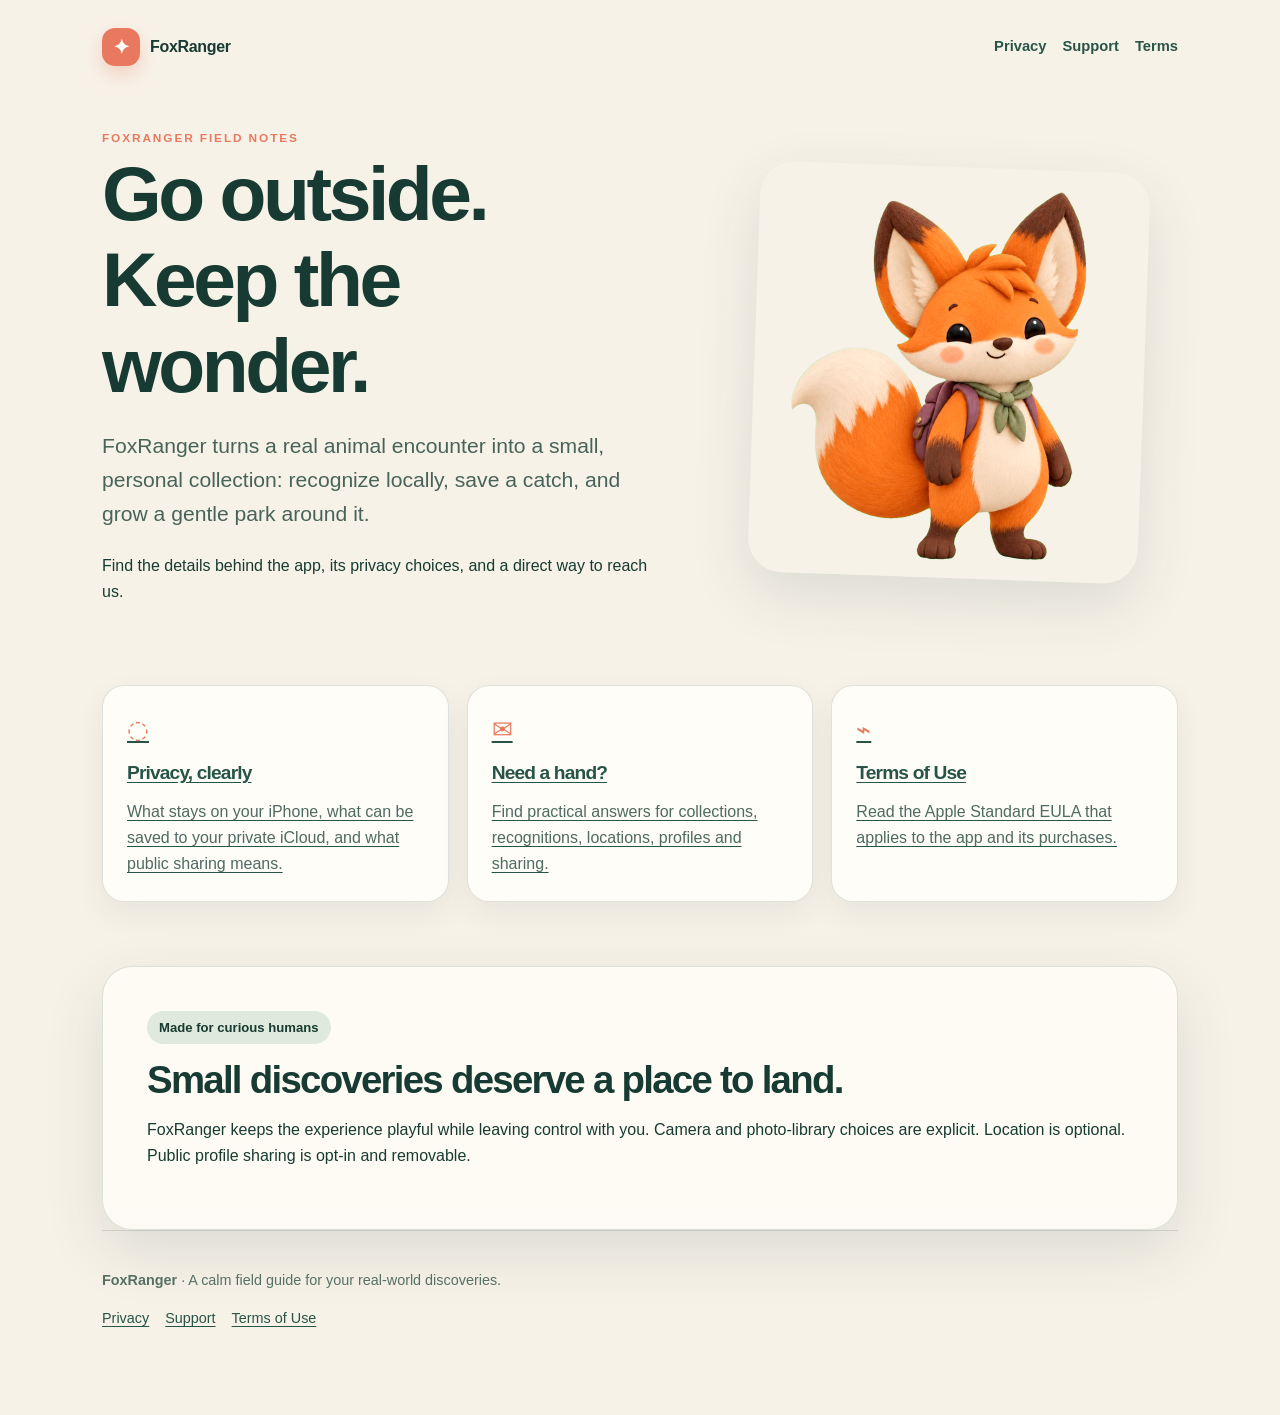
==== index.html @ eff3639e "Publish FoxRanger privacy and support pages" ====
<!doctype html><html lang="en"><head><meta charset="utf-8"><meta name="viewport" content="width=device-width, initial-scale=1"><meta name="description" content="FoxRanger support, privacy and terms."><title>FoxRanger · Support</title><link rel="stylesheet" href="style.css"></head><body><main class="shell"><nav class="nav"><a class="brand" href="index.html"><span class="brand-mark">✦</span><span>FoxRanger</span></a><div class="nav-links"><a href="privacy.html">Privacy</a><a href="support.html">Support</a><a href="terms.html">Terms</a></div></nav><section class="hero"><div><span class="eyebrow">FoxRanger field notes</span><h1>Go outside.<br>Keep the wonder.</h1><p class="lede">FoxRanger turns a real animal encounter into a small, personal collection: recognize locally, save a catch, and grow a gentle park around it.</p><p>Find the details behind the app, its privacy choices, and a direct way to reach us.</p></div><img class="poster" src="fino-poster.png" alt="Fino, the FoxRanger mascot, smiling beside the app logo"></section><div class="grid"><a class="card" href="privacy.html"><div class="icon">◌</div><h3>Privacy, clearly</h3><p>What stays on your iPhone, what can be saved to your private iCloud, and what public sharing means.</p></a><a class="card" href="support.html"><div class="icon">✉</div><h3>Need a hand?</h3><p>Find practical answers for collections, recognitions, locations, profiles and sharing.</p></a><a class="card" href="terms.html"><div class="icon">⌁</div><h3>Terms of Use</h3><p>Read the Apple Standard EULA that applies to the app and its purchases.</p></a></div><section class="panel"><span class="kicker">Made for curious humans</span><h2>Small discoveries deserve a place to land.</h2><p>FoxRanger keeps the experience playful while leaving control with you. Camera and photo-library choices are explicit. Location is optional. Public profile sharing is opt-in and removable.</p></section><footer><p><strong>FoxRanger</strong> · A calm field guide for your real-world discoveries.</p><p><a href="privacy.html">Privacy</a><a href="support.html">Support</a><a href="terms.html">Terms of Use</a></p></footer></main></body></html>
---- style.css ----
:root {
  color-scheme: light;
  --cream: #f7f2e8;
  --paper: #fffdf8;
  --forest: #173b32;
  --forest-soft: #285448;
  --coral: #e8795f;
  --sage: #dfe9dc;
  --line: rgba(23, 59, 50, .14);
  --shadow: 0 22px 60px rgba(23, 59, 50, .12);
  font-family: -apple-system, BlinkMacSystemFont, "SF Pro Rounded", "Avenir Next", sans-serif;
}
* { box-sizing: border-box; }
body { margin: 0; color: var(--forest); background: var(--cream); line-height: 1.62; }
a { color: var(--forest-soft); text-underline-offset: .18em; }
a:hover { color: var(--coral); }
.shell { max-width: 1120px; margin: 0 auto; padding: 28px 22px 70px; }
.nav { display: flex; align-items: center; justify-content: space-between; gap: 20px; margin-bottom: 58px; }
.brand { display: inline-flex; align-items: center; gap: 10px; text-decoration: none; color: var(--forest); font-weight: 850; letter-spacing: -.02em; }
.brand-mark { width: 38px; height: 38px; border-radius: 13px; background: var(--coral); display: grid; place-items: center; color: white; font-size: 20px; box-shadow: 0 8px 18px rgba(232,121,95,.28); }
.nav-links { display: flex; flex-wrap: wrap; gap: 16px; font-size: .92rem; font-weight: 700; }
.nav-links a { text-decoration: none; }
.hero { display: grid; grid-template-columns: 1.1fr .9fr; align-items: center; gap: 60px; margin-bottom: 64px; }
.eyebrow { color: var(--coral); text-transform: uppercase; letter-spacing: .16em; font-weight: 850; font-size: .74rem; }
h1, h2, h3 { line-height: 1.12; letter-spacing: -.045em; margin: 0 0 16px; }
h1 { font-size: clamp(2.6rem, 6vw, 5.3rem); max-width: 700px; }
h2 { font-size: clamp(1.75rem, 3vw, 2.5rem); }
h3 { font-size: 1.2rem; }
.lede { font-size: clamp(1.08rem, 1.8vw, 1.32rem); color: rgba(23,59,50,.78); max-width: 620px; }
.poster { width: min(100%, 390px); margin: 0 auto; display: block; border-radius: 34px; box-shadow: var(--shadow); transform: rotate(2deg); }
.panel { background: rgba(255,253,248,.8); border: 1px solid var(--line); border-radius: 30px; padding: clamp(24px, 4vw, 44px); box-shadow: var(--shadow); backdrop-filter: blur(12px); }
.grid { display: grid; grid-template-columns: repeat(3, 1fr); gap: 18px; margin: 28px 0 64px; }
.card { background: var(--paper); border: 1px solid var(--line); border-radius: 22px; padding: 24px; box-shadow: 0 12px 30px rgba(23,59,50,.07); }
.card p { margin: 0; color: rgba(23,59,50,.76); }
.icon { color: var(--coral); font-size: 1.55rem; margin-bottom: 12px; }
.section { margin: 0 auto 44px; max-width: 860px; }
.section p, .section li { color: rgba(23,59,50,.82); }
.section ul { padding-left: 1.2rem; }
.kicker { display: inline-block; background: var(--sage); border-radius: 999px; padding: 6px 12px; font-size: .82rem; font-weight: 800; margin-bottom: 14px; }
.notice { border-left: 4px solid var(--coral); padding: 14px 18px; background: rgba(232,121,95,.09); border-radius: 0 14px 14px 0; }
footer { border-top: 1px solid var(--line); padding-top: 24px; color: rgba(23,59,50,.7); font-size: .9rem; }
footer a { margin-right: 16px; }
@media (max-width: 760px) { .nav { align-items: flex-start; flex-direction: column; margin-bottom: 40px; } .hero { grid-template-columns: 1fr; gap: 30px; } .poster { max-width: 300px; } .grid { grid-template-columns: 1fr; } .shell { padding-inline: 16px; } }
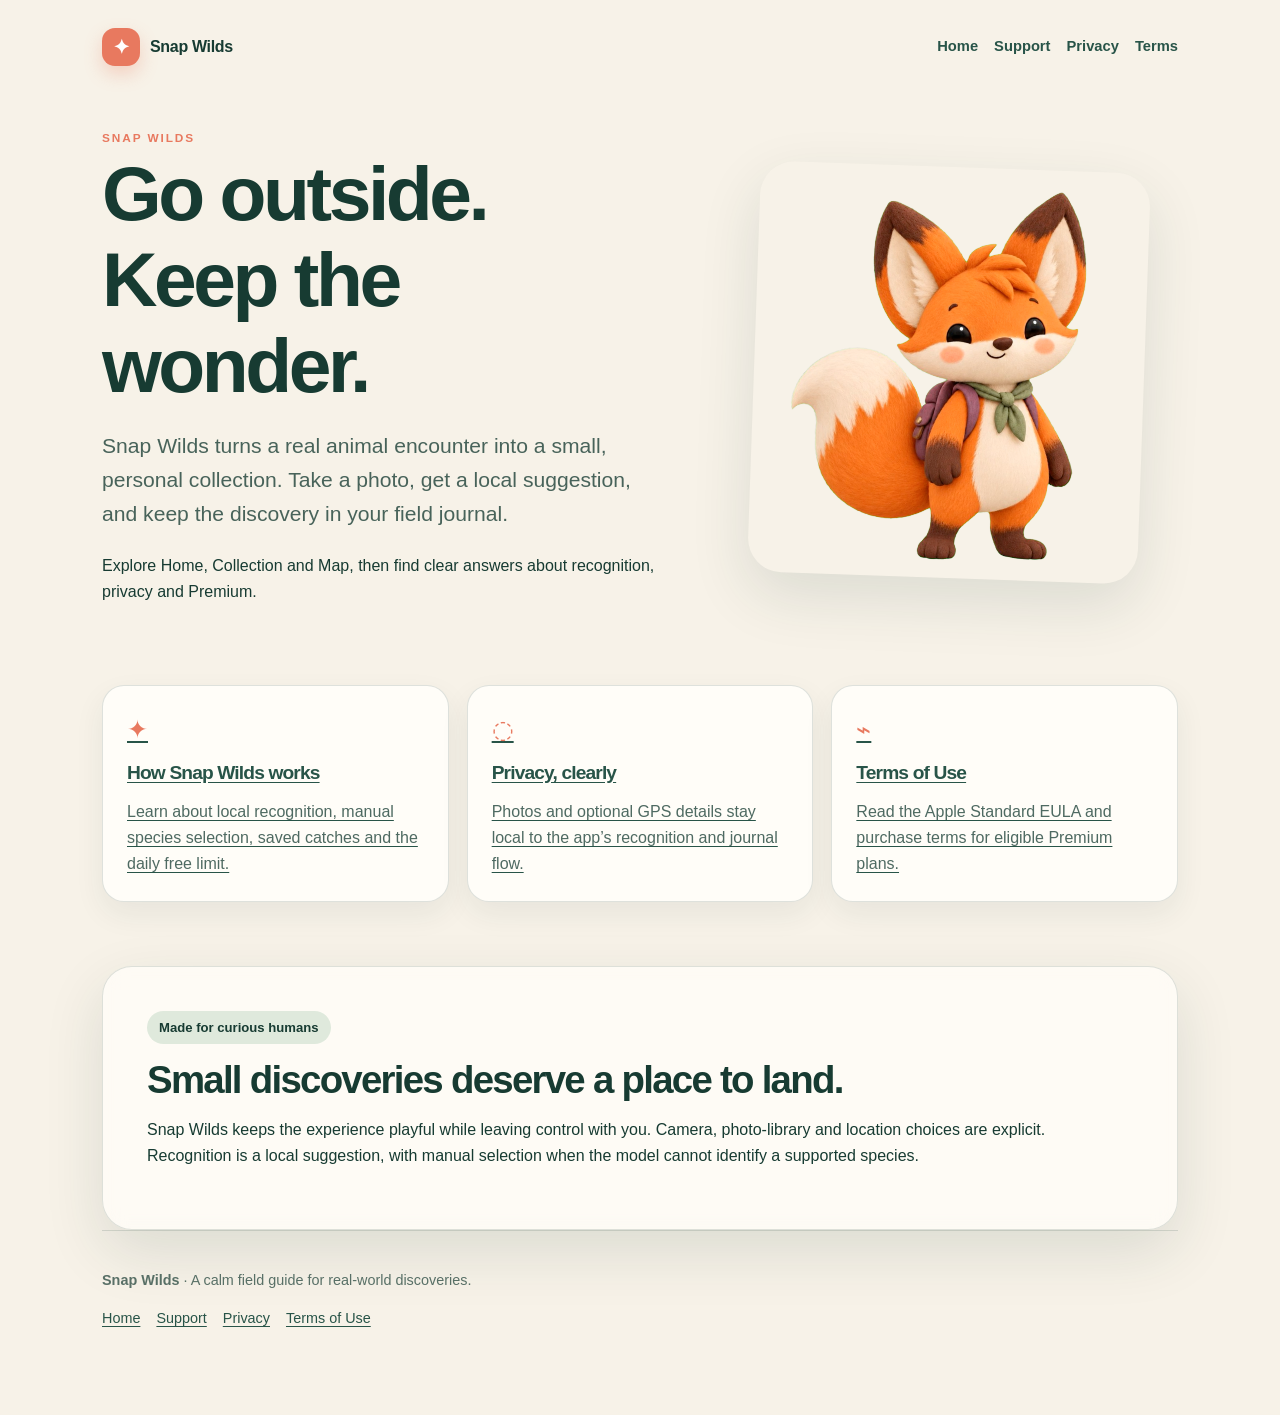
==== commit 82cc7dd8: "Refresh support site for Snap Wilds" ====
--- a/index.html
+++ b/index.html
@@ -1 +1,30 @@
-<!doctype html><html lang="en"><head><meta charset="utf-8"><meta name="viewport" content="width=device-width, initial-scale=1"><meta name="description" content="FoxRanger support, privacy and terms."><title>FoxRanger · Support</title><link rel="stylesheet" href="style.css"></head><body><main class="shell"><nav class="nav"><a class="brand" href="index.html"><span class="brand-mark">✦</span><span>FoxRanger</span></a><div class="nav-links"><a href="privacy.html">Privacy</a><a href="support.html">Support</a><a href="terms.html">Terms</a></div></nav><section class="hero"><div><span class="eyebrow">FoxRanger field notes</span><h1>Go outside.<br>Keep the wonder.</h1><p class="lede">FoxRanger turns a real animal encounter into a small, personal collection: recognize locally, save a catch, and grow a gentle park around it.</p><p>Find the details behind the app, its privacy choices, and a direct way to reach us.</p></div><img class="poster" src="fino-poster.png" alt="Fino, the FoxRanger mascot, smiling beside the app logo"></section><div class="grid"><a class="card" href="privacy.html"><div class="icon">◌</div><h3>Privacy, clearly</h3><p>What stays on your iPhone, what can be saved to your private iCloud, and what public sharing means.</p></a><a class="card" href="support.html"><div class="icon">✉</div><h3>Need a hand?</h3><p>Find practical answers for collections, recognitions, locations, profiles and sharing.</p></a><a class="card" href="terms.html"><div class="icon">⌁</div><h3>Terms of Use</h3><p>Read the Apple Standard EULA that applies to the app and its purchases.</p></a></div><section class="panel"><span class="kicker">Made for curious humans</span><h2>Small discoveries deserve a place to land.</h2><p>FoxRanger keeps the experience playful while leaving control with you. Camera and photo-library choices are explicit. Location is optional. Public profile sharing is opt-in and removable.</p></section><footer><p><strong>FoxRanger</strong> · A calm field guide for your real-world discoveries.</p><p><a href="privacy.html">Privacy</a><a href="support.html">Support</a><a href="terms.html">Terms of Use</a></p></footer></main></body></html>+<!DOCTYPE html>
+<html lang="en">
+<head>
+<meta http-equiv="Content-Type" content="text/html; charset=UTF-8">
+<meta charset="utf-8">
+<meta name="viewport" content="width=device-width, initial-scale=1">
+<meta name="description" content="Snap Wilds support, privacy and terms.">
+<title>Snap Wilds &middot; Support</title>
+<link rel="stylesheet" href="style.css">
+</head>
+<body><main class="shell"><nav class="nav"><a class="brand" href="index.html"><span class="brand-mark">&#10022;</span><span>Snap Wilds</span></a><div class="nav-links">
+<a href="index.html">Home</a><a href="support.html">Support</a><a href="privacy.html">Privacy</a><a href="terms.html">Terms</a>
+</div></nav><section class="hero"><div>
+<span class="eyebrow">Snap Wilds</span><h1>Go outside.<br>Keep the wonder.</h1>
+<p class="lede">Snap Wilds turns a real animal encounter into a small, personal collection. Take a photo, get a local suggestion, and keep the discovery in your field journal.</p>
+<p>Explore Home, Collection and Map, then find clear answers about recognition, privacy and Premium.</p>
+</div>
+<img class="poster" src="fino-poster.png" alt="Fino, the Snap Wilds fox mascot, smiling beside the app mark"></section><div class="grid">
+<a class="card" href="support.html"><div class="icon">&#10022;</div>
+<h3>How Snap Wilds works</h3>
+<p>Learn about local recognition, manual species selection, saved catches and the daily free limit.</p></a><a class="card" href="privacy.html"><div class="icon">&#9676;</div>
+<h3>Privacy, clearly</h3>
+<p>Photos and optional GPS details stay local to the app’s recognition and journal flow.</p></a><a class="card" href="terms.html"><div class="icon">&#8961;</div>
+<h3>Terms of Use</h3>
+<p>Read the Apple Standard EULA and purchase terms for eligible Premium plans.</p></a>
+</div>
+<section class="panel"><span class="kicker">Made for curious humans</span><h2>Small discoveries deserve a place to land.</h2>
+<p>Snap Wilds keeps the experience playful while leaving control with you. Camera, photo-library and location choices are explicit. Recognition is a local suggestion, with manual selection when the model cannot identify a supported species.</p></section><footer><p><strong>Snap Wilds</strong> &middot; A calm field guide for real-world discoveries.</p>
+<p><a href="index.html">Home</a><a href="support.html">Support</a><a href="privacy.html">Privacy</a><a href="terms.html">Terms of Use</a></p></footer></main></body>
+</html>
